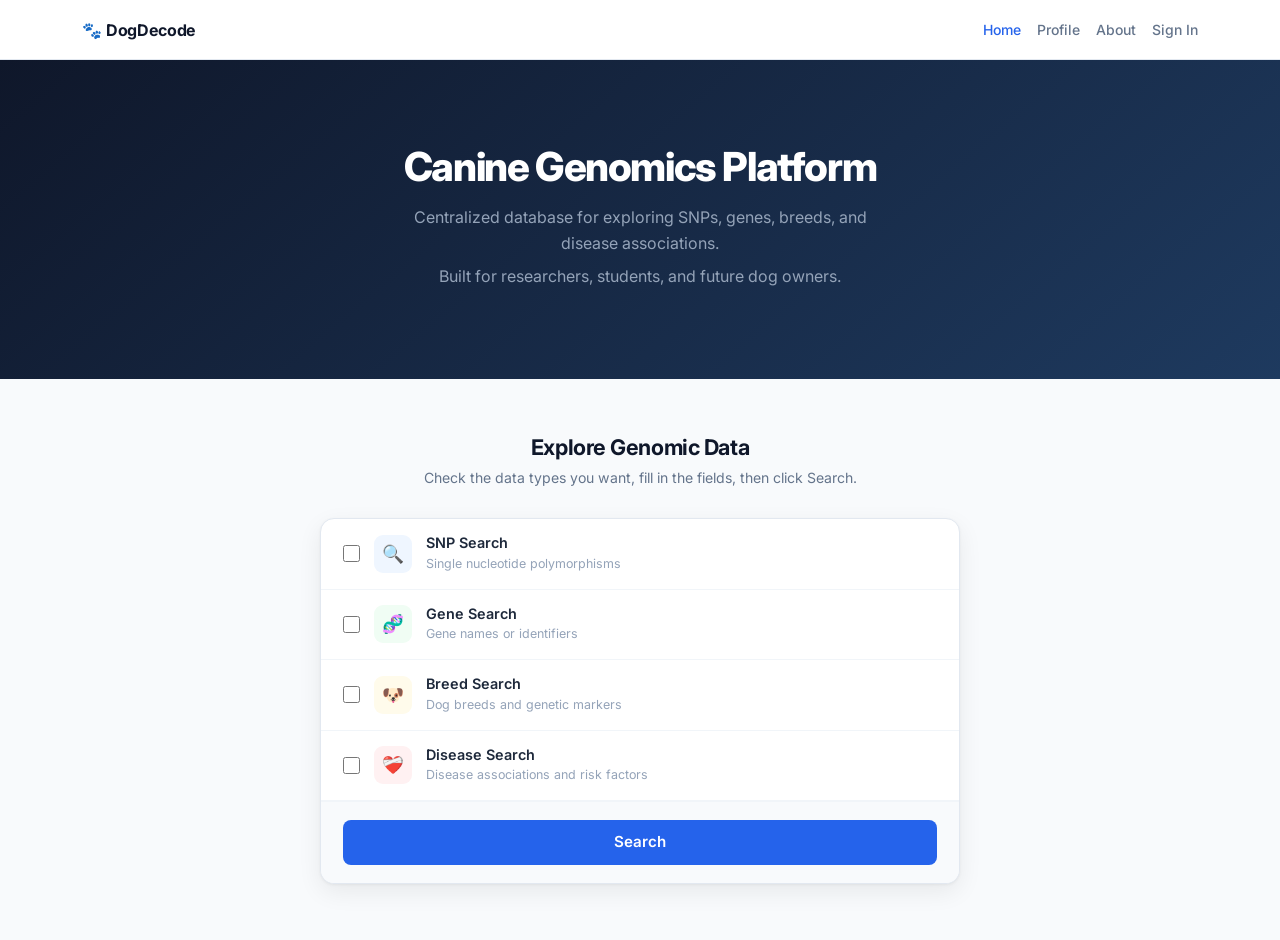
==== Capstone-Website-main/index.html @ d8205554 "first commit" ====
<!DOCTYPE html>
<html lang="en">
<head>
    <meta charset="UTF-8">
    <meta name="viewport" content="width=device-width, initial-scale=1.0">
    <title>Canine Genomics Platform</title>
    <link href="https://cdn.jsdelivr.net/npm/bootstrap@5.3.3/dist/css/bootstrap.min.css" rel="stylesheet">
    <link href="css/shared.css" rel="stylesheet">
    <link href="css/Homepage.css" rel="stylesheet">
</head>
<body>

    <nav class="navbar navbar-expand-lg">
        <div class="container">
            <a class="navbar-brand fw-bold" href="index.html">🐾 DogDecode</a>
            <button class="navbar-toggler" type="button" data-bs-toggle="collapse" data-bs-target="#navMenu">
                <span class="navbar-toggler-icon"></span>
            </button>
            <div class="collapse navbar-collapse justify-content-end" id="navMenu">
                <ul class="navbar-nav gap-3">
                    <li class="nav-item"><a class="nav-link active" href="index.html">Home</a></li>
                    <li class="nav-item"><a class="nav-link" href="Profile.html">Profile</a></li>
                    <li class="nav-item"><a class="nav-link" href="#">About</a></li>
                    <li class="nav-item"><a class="nav-link" href="#">Sign In</a></li>
                </ul>
            </div>
        </div>
    </nav>

    <div class="hero-section">
        <h1>Canine Genomics Platform</h1>
        <p>Centralized database for exploring SNPs, genes, breeds, and disease associations.</p>
        <p>Built for researchers, students, and future dog owners.</p>
    </div>

    <div class="search-section">
        <div class="container">
            <h2 class="section-heading">Explore Genomic Data</h2>
            <p class="section-subheading">Check the data types you want, fill in the fields, then click Search.</p>

            <div class="unified-panel">

                <div class="search-type-block" id="block-snp">
                    <label class="type-header" for="chk-snp">
                        <input type="checkbox" id="chk-snp" class="type-checkbox">
                        <span class="type-icon-wrap snp-icon">🔍</span>
                        <div class="type-label-text">
                            <span class="type-name">SNP Search</span>
                            <span class="type-hint">Single nucleotide polymorphisms</span>
                        </div>
                    </label>
                    <div class="type-input-area" id="area-snp">
                        <input type="text" id="val-snp" class="form-control type-input" placeholder="Enter SNP ID (e.g., rs12345678)">
                    </div>
                </div>

                <div class="search-type-block" id="block-gene">
                    <label class="type-header" for="chk-gene">
                        <input type="checkbox" id="chk-gene" class="type-checkbox">
                        <span class="type-icon-wrap gene-icon">🧬</span>
                        <div class="type-label-text">
                            <span class="type-name">Gene Search</span>
                            <span class="type-hint">Gene names or identifiers</span>
                        </div>
                    </label>
                    <div class="type-input-area" id="area-gene">
                        <input type="text" id="val-gene" class="form-control type-input" placeholder="Enter gene name (e.g., MC1R)">
                    </div>
                </div>

                <div class="search-type-block" id="block-breed">
                    <label class="type-header" for="chk-breed">
                        <input type="checkbox" id="chk-breed" class="type-checkbox">
                        <span class="type-icon-wrap breed-icon">🐶</span>
                        <div class="type-label-text">
                            <span class="type-name">Breed Search</span>
                            <span class="type-hint">Dog breeds and genetic markers</span>
                        </div>
                    </label>
                    <div class="type-input-area" id="area-breed">
                        <input type="text" id="val-breed" class="form-control type-input" placeholder="Enter breed name (e.g., Labrador)">
                    </div>
                </div>

                <div class="search-type-block" id="block-disease">
                    <label class="type-header" for="chk-disease">
                        <input type="checkbox" id="chk-disease" class="type-checkbox">
                        <span class="type-icon-wrap disease-icon">❤️‍🩹</span>
                        <div class="type-label-text">
                            <span class="type-name">Disease Search</span>
                            <span class="type-hint">Disease associations and risk factors</span>
                        </div>
                    </label>
                    <div class="type-input-area" id="area-disease">
                        <input type="text" id="val-disease" class="form-control type-input" placeholder="Enter disease name (e.g., Hip Dysplasia)">
                    </div>
                </div>

                <div class="search-footer">
                    <p class="search-error" id="search-error">Please select at least one type and fill in all checked fields.</p>
                    <button class="btn-unified-search" onclick="doSearch()">Search</button>
                </div>

            </div>
        </div>
    </div>

    <script src="https://cdn.jsdelivr.net/npm/bootstrap@5.3.3/dist/js/bootstrap.bundle.min.js"></script>
    <script>
        const types = ['snp', 'gene', 'breed', 'disease'];

        types.forEach(function(t) {
            document.getElementById('chk-' + t).addEventListener('change', function() {
                var area = document.getElementById('area-' + t);
                var block = document.getElementById('block-' + t);
                if (this.checked) {
                    area.style.display = 'block';
                    block.classList.add('active');
                } else {
                    area.style.display = 'none';
                    block.classList.remove('active');
                    document.getElementById('val-' + t).value = '';
                }
                document.getElementById('search-error').style.display = 'none';
            });
        });

        function doSearch() {
            var params = new URLSearchParams();
            var hasAny = false;
            var hasEmpty = false;

            types.forEach(function(t) {
                var cb = document.getElementById('chk-' + t);
                if (cb.checked) {
                    var val = document.getElementById('val-' + t).value.trim();
                    if (val) {
                        params.set(t, val);
                        hasAny = true;
                    } else {
                        hasEmpty = true;
                    }
                }
            });

            if (!hasAny || hasEmpty) {
                document.getElementById('search-error').style.display = 'block';
                return;
            }

            window.location.href = 'CombinedResults.html?' + params.toString();
        }
    </script>
</body>
</html>
---- Capstone-Website-main/css/shared.css ----
@import url('https://fonts.googleapis.com/css2?family=Inter:wght@400;500;600;700;800&display=swap');

*, *::before, *::after { box-sizing: border-box; }

body {
    font-family: 'Inter', system-ui, -apple-system, sans-serif;
    background-color: #f8fafc;
    color: #0f172a;
    -webkit-font-smoothing: antialiased;
    line-height: 1.5;
}

/* ── Navbar ── */
.navbar {
    background-color: #ffffff !important;
    border-bottom: 1px solid #e2e8f0;
    padding: 0;
    min-height: 60px;
}

.navbar .container {
    padding-top: 10px;
    padding-bottom: 10px;
}

.navbar-brand {
    font-size: 1rem !important;
    font-weight: 700 !important;
    color: #0f172a !important;
    letter-spacing: -0.01em;
}

.nav-link {
    color: #64748b !important;
    font-size: 0.875rem;
    font-weight: 500;
    transition: color 0.15s;
    padding: 6px 0 !important;
}

.nav-link:hover { color: #0f172a !important; }
.nav-link.active { color: #2563eb !important; }

/* ── Back link ── */
.back-link {
    display: inline-flex;
    align-items: center;
    gap: 4px;
    color: #64748b;
    text-decoration: none;
    font-size: 0.875rem;
    font-weight: 500;
    transition: color 0.15s;
    margin: 14px 0 4px;
    display: inline-block;
}
.back-link:hover { color: #2563eb; }
---- Capstone-Website-main/css/Homepage.css ----
/* ── Hero ── */
.hero-section {
    background: linear-gradient(140deg, #0f172a 0%, #1e3a5f 100%);
    padding: 84px 20px;
    text-align: center;
    color: white;
}

.hero-section h1 {
    font-size: 2.5rem;
    font-weight: 800;
    margin-bottom: 14px;
    letter-spacing: -0.035em;
    line-height: 1.15;
}

.hero-section p {
    color: #94a3b8;
    font-size: 1rem;
    max-width: 480px;
    margin: 0 auto 6px;
    line-height: 1.65;
}

/* ── Search Section ── */
.search-section {
    padding: 56px 20px;
}

.section-heading {
    text-align: center;
    font-size: 1.35rem;
    font-weight: 700;
    margin-bottom: 6px;
    letter-spacing: -0.02em;
    color: #0f172a;
}

.section-subheading {
    text-align: center;
    color: #64748b;
    font-size: 0.88rem;
    margin-bottom: 30px;
}

/* ── Unified Panel ── */
.unified-panel {
    background: white;
    border-radius: 14px;
    box-shadow: 0 1px 3px rgba(0,0,0,0.05), 0 8px 24px rgba(0,0,0,0.07);
    max-width: 640px;
    margin: 0 auto;
    border: 1px solid #e2e8f0;
    overflow: hidden;
}

.search-type-block {
    border-bottom: 1px solid #f1f5f9;
    transition: background 0.12s;
}

.search-type-block:last-of-type { border-bottom: none; }

.search-type-block.active { background-color: #fafcff; }

.type-header {
    display: flex;
    align-items: center;
    gap: 14px;
    padding: 15px 22px;
    cursor: pointer;
    margin: 0;
    width: 100%;
    user-select: none;
}

.type-checkbox {
    width: 17px;
    height: 17px;
    cursor: pointer;
    flex-shrink: 0;
    accent-color: #2563eb;
}

.type-icon-wrap {
    width: 38px;
    height: 38px;
    border-radius: 9px;
    display: flex;
    align-items: center;
    justify-content: center;
    font-size: 1.1rem;
    flex-shrink: 0;
}

.snp-icon     { background-color: #eff6ff; }
.gene-icon    { background-color: #f0fdf4; }
.breed-icon   { background-color: #fffbeb; }
.disease-icon { background-color: #fff1f2; }

.type-label-text {
    display: flex;
    flex-direction: column;
}

.type-name {
    font-weight: 600;
    font-size: 0.9rem;
    color: #1e293b;
    line-height: 1.3;
}

.type-hint {
    font-size: 0.78rem;
    color: #94a3b8;
    margin-top: 2px;
}

.type-input-area {
    display: none;
    padding: 0 22px 16px 74px;
}

.type-input {
    border: 1px solid #e2e8f0;
    border-radius: 8px;
    font-size: 0.875rem;
    color: #1e293b;
    background: white;
    font-family: inherit;
    width: 100%;
    padding: 9px 13px;
    transition: border-color 0.15s, box-shadow 0.15s;
}

.type-input:focus {
    outline: none;
    border-color: #93c5fd;
    box-shadow: 0 0 0 3px rgba(59,130,246,0.1);
}

.search-footer {
    padding: 18px 22px;
    border-top: 1px solid #f1f5f9;
    background: #f8fafc;
}

.search-error {
    display: none;
    color: #dc2626;
    font-size: 0.82rem;
    margin-bottom: 10px;
    text-align: center;
}

.btn-unified-search {
    background-color: #2563eb;
    color: white;
    border: none;
    width: 100%;
    padding: 11px;
    border-radius: 8px;
    font-size: 0.95rem;
    font-weight: 600;
    cursor: pointer;
    letter-spacing: -0.01em;
    transition: background 0.15s;
    font-family: inherit;
}

.btn-unified-search:hover { background-color: #1d4ed8; }
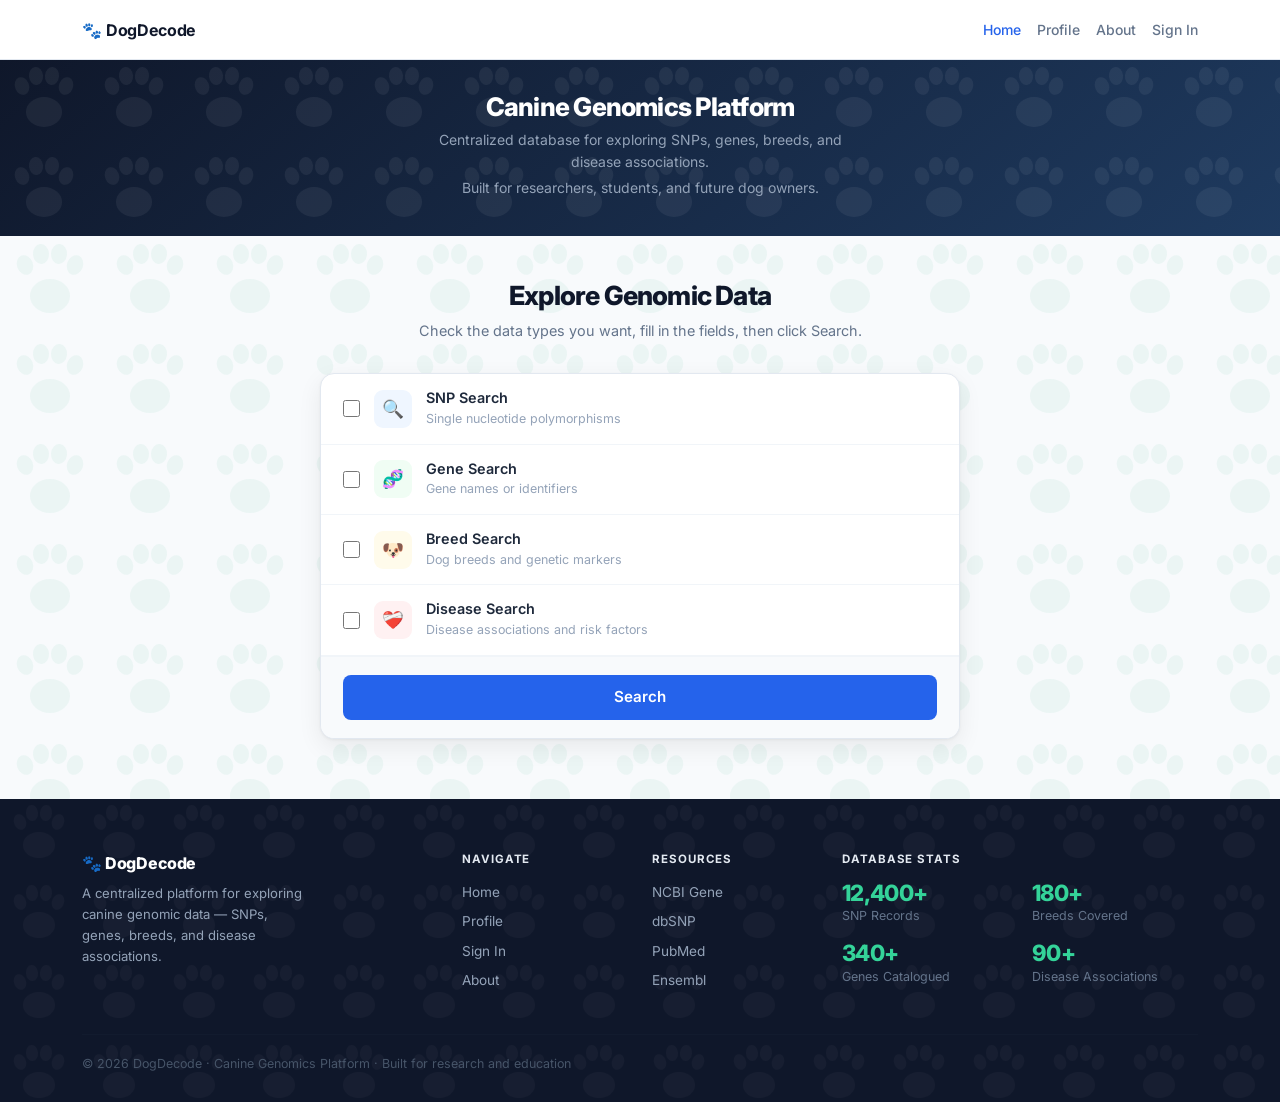
==== commit 1c5485d9: "better ui" ====
--- a/Capstone-Website-main/index.html
+++ b/Capstone-Website-main/index.html
@@ -20,8 +20,8 @@
                 <ul class="navbar-nav gap-3">
                     <li class="nav-item"><a class="nav-link active" href="index.html">Home</a></li>
                     <li class="nav-item"><a class="nav-link" href="Profile.html">Profile</a></li>
-                    <li class="nav-item"><a class="nav-link" href="#">About</a></li>
-                    <li class="nav-item"><a class="nav-link" href="#">Sign In</a></li>
+                    <li class="nav-item"><a class="nav-link" href="docs.html">About</a></li>
+                    <li class="nav-item"><a class="nav-link" href="login.html">Sign In</a></li>
                 </ul>
             </div>
         </div>
@@ -104,6 +104,56 @@
             </div>
         </div>
     </div>
+
+    <footer class="site-footer">
+        <div class="container">
+            <div class="row g-4">
+
+                <div class="col-12 col-md-4">
+                    <p class="footer-brand">🐾 DogDecode</p>
+                    <p class="footer-tagline">A centralized platform for exploring canine genomic data — SNPs, genes, breeds, and disease associations.</p>
+                </div>
+
+                <div class="col-6 col-md-2">
+                    <p class="footer-col-heading">Navigate</p>
+                    <a class="footer-link" href="index.html">Home</a>
+                    <a class="footer-link" href="Profile.html">Profile</a>
+                    <a class="footer-link" href="login.html">Sign In</a>
+                    <a class="footer-link" href="#">About</a>
+                </div>
+
+                <div class="col-6 col-md-2">
+                    <p class="footer-col-heading">Resources</p>
+                    <a class="footer-link" href="https://www.ncbi.nlm.nih.gov/gene" target="_blank" rel="noopener">NCBI Gene</a>
+                    <a class="footer-link" href="https://www.ncbi.nlm.nih.gov/snp" target="_blank" rel="noopener">dbSNP</a>
+                    <a class="footer-link" href="https://pubmed.ncbi.nlm.nih.gov" target="_blank" rel="noopener">PubMed</a>
+                    <a class="footer-link" href="https://www.ensembl.org" target="_blank" rel="noopener">Ensembl</a>
+                </div>
+
+                <div class="col-12 col-md-4">
+                    <p class="footer-col-heading">Database Stats</p>
+                    <div class="row">
+                        <div class="col-6">
+                            <p class="footer-stat">12,400+</p>
+                            <p class="footer-stat-label">SNP Records</p>
+                            <p class="footer-stat">340+</p>
+                            <p class="footer-stat-label">Genes Catalogued</p>
+                        </div>
+                        <div class="col-6">
+                            <p class="footer-stat">180+</p>
+                            <p class="footer-stat-label">Breeds Covered</p>
+                            <p class="footer-stat">90+</p>
+                            <p class="footer-stat-label">Disease Associations</p>
+                        </div>
+                    </div>
+                </div>
+
+            </div>
+
+            <hr class="footer-divider">
+            <p class="footer-bottom mb-0">© 2026 DogDecode · Canine Genomics Platform · Built for research and education</p>
+        </div>
+    </footer>
 
     <script src="https://cdn.jsdelivr.net/npm/bootstrap@5.3.3/dist/js/bootstrap.bundle.min.js"></script>
     <script>
@@ -125,6 +175,13 @@
             });
         });
 
+        function saveToHistory(type, query) {
+            var history = JSON.parse(localStorage.getItem('dogdecode_history') || '[]');
+            history.push({ type: type, query: query, ts: Date.now() });
+            if (history.length > 100) history = history.slice(-100);
+            localStorage.setItem('dogdecode_history', JSON.stringify(history));
+        }
+
         function doSearch() {
             var params = new URLSearchParams();
             var hasAny = false;
@@ -148,6 +205,14 @@
                 return;
             }
 
+            types.forEach(function(t) {
+                var cb = document.getElementById('chk-' + t);
+                if (cb.checked) {
+                    var val = document.getElementById('val-' + t).value.trim();
+                    if (val) saveToHistory(t, val);
+                }
+            });
+
             window.location.href = 'CombinedResults.html?' + params.toString();
         }
     </script>
--- a/Capstone-Website-main/css/Homepage.css
+++ b/Capstone-Website-main/css/Homepage.css
@@ -1,46 +1,121 @@
 /* ── Hero ── */
 .hero-section {
-    background: linear-gradient(140deg, #0f172a 0%, #1e3a5f 100%);
-    padding: 84px 20px;
+    background-color: #0f172a;
+    background-image:
+        url("data:image/svg+xml,%3Csvg xmlns='http://www.w3.org/2000/svg' width='90' height='90' viewBox='0 0 90 90'%3E%3Cellipse cx='22' cy='26' rx='7' ry='9' fill='white' fill-opacity='0.06' transform='rotate(-20 22 26)'/%3E%3Cellipse cx='36' cy='16' rx='7' ry='9' fill='white' fill-opacity='0.06' transform='rotate(-5 36 16)'/%3E%3Cellipse cx='52' cy='16' rx='7' ry='9' fill='white' fill-opacity='0.06' transform='rotate(5 52 16)'/%3E%3Cellipse cx='66' cy='26' rx='7' ry='9' fill='white' fill-opacity='0.06' transform='rotate(20 66 26)'/%3E%3Cellipse cx='44' cy='52' rx='18' ry='15' fill='white' fill-opacity='0.06'/%3E%3C/svg%3E"),
+        linear-gradient(140deg, #0f172a 0%, #1e3a5f 100%);
+    background-size: 90px 90px, cover;
+    padding: 32px 20px;
     text-align: center;
     color: white;
 }
 
 .hero-section h1 {
-    font-size: 2.5rem;
-    font-weight: 800;
-    margin-bottom: 14px;
-    letter-spacing: -0.035em;
-    line-height: 1.15;
+    font-size: 1.6rem;
+    font-weight: 800;
+    margin-bottom: 6px;
+    letter-spacing: -0.03em;
+    line-height: 1.2;
 }
 
 .hero-section p {
     color: #94a3b8;
-    font-size: 1rem;
-    max-width: 480px;
-    margin: 0 auto 6px;
-    line-height: 1.65;
+    font-size: 0.875rem;
+    max-width: 420px;
+    margin: 0 auto 4px;
+    line-height: 1.6;
 }
 
 /* ── Search Section ── */
 .search-section {
-    padding: 56px 20px;
+    padding: 44px 20px 60px;
+    background-image: url("data:image/svg+xml,%3Csvg xmlns='http://www.w3.org/2000/svg' width='100' height='100' viewBox='0 0 100 100'%3E%3Cellipse cx='25' cy='29' rx='8' ry='10' fill='%23059669' fill-opacity='0.05' transform='rotate(-20 25 29)'/%3E%3Cellipse cx='41' cy='18' rx='8' ry='10' fill='%23059669' fill-opacity='0.05' transform='rotate(-5 41 18)'/%3E%3Cellipse cx='59' cy='18' rx='8' ry='10' fill='%23059669' fill-opacity='0.05' transform='rotate(5 59 18)'/%3E%3Cellipse cx='75' cy='29' rx='8' ry='10' fill='%23059669' fill-opacity='0.05' transform='rotate(20 75 29)'/%3E%3Cellipse cx='50' cy='60' rx='20' ry='17' fill='%23059669' fill-opacity='0.05'/%3E%3C/svg%3E");
+    background-size: 100px 100px;
 }
 
 .section-heading {
     text-align: center;
-    font-size: 1.35rem;
+    font-size: 1.65rem;
+    font-weight: 800;
+    margin-bottom: 8px;
+    letter-spacing: -0.03em;
+    color: #0f172a;
+}
+
+.section-subheading {
+    text-align: center;
+    color: #64748b;
+    font-size: 0.9rem;
+    margin-bottom: 32px;
+}
+
+/* ── Footer ── */
+.site-footer {
+    background-color: #0f172a;
+    background-image: url("data:image/svg+xml,%3Csvg xmlns='http://www.w3.org/2000/svg' width='80' height='80' viewBox='0 0 80 80'%3E%3Cellipse cx='20' cy='23' rx='6' ry='8' fill='white' fill-opacity='0.03' transform='rotate(-20 20 23)'/%3E%3Cellipse cx='32' cy='14' rx='6' ry='8' fill='white' fill-opacity='0.03' transform='rotate(-5 32 14)'/%3E%3Cellipse cx='46' cy='14' rx='6' ry='8' fill='white' fill-opacity='0.03' transform='rotate(5 46 14)'/%3E%3Cellipse cx='58' cy='23' rx='6' ry='8' fill='white' fill-opacity='0.03' transform='rotate(20 58 23)'/%3E%3Cellipse cx='39' cy='46' rx='16' ry='13' fill='white' fill-opacity='0.03'/%3E%3C/svg%3E");
+    background-size: 80px 80px;
+    color: #94a3b8;
+    padding: 52px 0 28px;
+}
+
+.footer-brand {
+    font-size: 1rem;
+    font-weight: 800;
+    color: white;
+    letter-spacing: -0.01em;
+    margin-bottom: 8px;
+}
+
+.footer-tagline {
+    font-size: 0.82rem;
+    line-height: 1.6;
+    max-width: 220px;
+    margin-bottom: 0;
+}
+
+.footer-col-heading {
+    font-size: 0.72rem;
     font-weight: 700;
-    margin-bottom: 6px;
-    letter-spacing: -0.02em;
-    color: #0f172a;
-}
-
-.section-subheading {
-    text-align: center;
+    text-transform: uppercase;
+    letter-spacing: 0.08em;
+    color: #e2e8f0;
+    margin-bottom: 14px;
+}
+
+.footer-link {
+    display: block;
+    color: #94a3b8;
+    text-decoration: none;
+    font-size: 0.85rem;
+    margin-bottom: 9px;
+    transition: color 0.15s;
+}
+
+.footer-link:hover { color: white; }
+
+.footer-stat {
+    font-size: 1.4rem;
+    font-weight: 800;
+    color: #34d399;
+    letter-spacing: -0.03em;
+    line-height: 1;
+    margin-bottom: 3px;
+}
+
+.footer-stat-label {
+    font-size: 0.78rem;
     color: #64748b;
-    font-size: 0.88rem;
-    margin-bottom: 30px;
+    margin-bottom: 16px;
+}
+
+.footer-divider {
+    border-color: #1e293b;
+    margin: 32px 0 20px;
+}
+
+.footer-bottom {
+    font-size: 0.78rem;
+    color: #475569;
 }
 
 /* ── Unified Panel ── */
